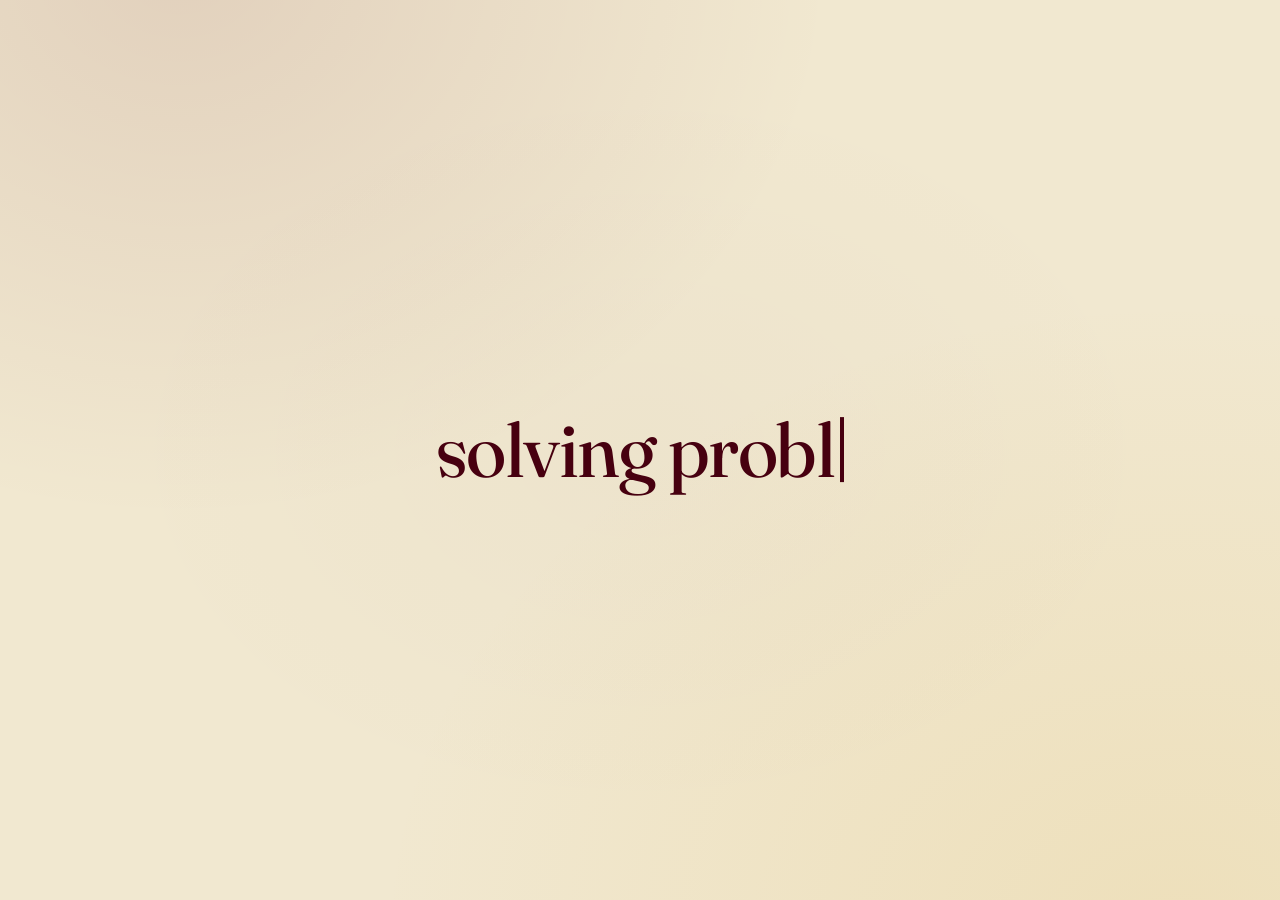
==== index.html @ 45a4f016 "Initial Gopher Labs landing page Static HTML/CSS/JS for gopherlabs.co. Typewriter intro into the "Go" ====
<!DOCTYPE html>
<html lang="en">
<head>
  <meta charset="UTF-8" />
  <meta name="viewport" content="width=device-width, initial-scale=1, viewport-fit=cover" />
  <title>Gopher Labs</title>
  <meta name="description" content="Gopher Labs LLC — solving problems with technology." />
  <meta name="theme-color" content="#F1E8D0" />

  <link rel="icon" type="image/png" href="GopherLabs.png" />
  <link rel="apple-touch-icon" href="GopherLabs.png" />

  <link rel="preconnect" href="https://fonts.googleapis.com" />
  <link rel="preconnect" href="https://fonts.gstatic.com" crossorigin />
  <link
    href="https://fonts.googleapis.com/css2?family=Fraunces:ital,opsz,wght@0,9..144,400..600;1,9..144,400..600&family=Schibsted+Grotesk:wght@400;500;600&display=swap"
    rel="stylesheet"
  />
  <link rel="stylesheet" href="style.css" />
</head>
<body>
  <h2 class="headline" id="headline" aria-label="solving problems with technology">
    <span class="headline__text" id="typingText" aria-hidden="true"></span><span class="headline__cursor" id="cursor" aria-hidden="true"></span>
  </h2>

  <section class="hero">
    <h1 class="brand" id="brand">
      <span class="brand__word">Gopher</span>
      <span class="brand__word brand__word--italic">Labs</span>
    </h1>
  </section>

  <main class="content" id="content">
    <section class="cards" id="cards" aria-label="Projects">

      <a class="card card--featured" href="https://getappstinence.com" target="_blank" rel="noopener">
        <header class="card__meta">
          <span class="card__index">I</span>
          <span class="card__status"><span class="card__dot" aria-hidden="true"></span>Live</span>
        </header>
        <div class="card__body">
          <h3 class="card__title">Appstinence</h3>
          <p class="card__desc">An iOS app that pauses you before you scroll. Editorial interventions that turn screen time into a conscious choice &mdash; not a reflex.</p>
        </div>
        <footer class="card__foot">
          <span class="card__platform">iOS &middot; 2026</span>
          <span class="card__cta">Visit getappstinence.com &nbsp;&rarr;</span>
        </footer>
      </a>

      <article class="card card--placeholder">
        <header class="card__meta">
          <span class="card__index">II</span>
          <span class="card__status card__status--muted">Underway</span>
        </header>
        <div class="card__body">
          <h3 class="card__title card__title--muted">Untitled</h3>
          <p class="card__desc card__desc--muted">A quieter project, still in early shape.</p>
        </div>
        <footer class="card__foot card__foot--muted">
          <span class="card__platform">&mdash;</span>
          <span class="card__cta">Soon</span>
        </footer>
      </article>

      <article class="card card--placeholder">
        <header class="card__meta">
          <span class="card__index">III</span>
          <span class="card__status card__status--muted">Underway</span>
        </header>
        <div class="card__body">
          <h3 class="card__title card__title--muted">Untitled</h3>
          <p class="card__desc card__desc--muted">Drafts on the wall. We'll share when it's ready.</p>
        </div>
        <footer class="card__foot card__foot--muted">
          <span class="card__platform">&mdash;</span>
          <span class="card__cta">Soon</span>
        </footer>
      </article>

    </section>
  </main>

  <footer class="footer" id="footer">
    <div class="footer__inner">
      <span class="footer__legal">Gopher Labs LLC &middot; Est. 2026 &middot; Minnesota, USA</span>
      <a class="footer__email" href="mailto:hello@gopherlabs.co">hello@gopherlabs.co</a>
    </div>
  </footer>

  <script>
    (function () {
      const text = "solving problems with technology.";
      const target = document.getElementById('typingText');
      const cursor = document.getElementById('cursor');
      const headline = document.getElementById('headline');
      const brand = document.getElementById('brand');
      const cards = document.getElementById('cards');
      const footer = document.getElementById('footer');

      const reduce = window.matchMedia('(prefers-reduced-motion: reduce)').matches;

      if (reduce) {
        target.textContent = text;
        cursor.style.display = 'none';
        headline.classList.add('headline--placed');
        brand.classList.add('brand--visible');
        cards.classList.add('cards--visible');
        footer.classList.add('footer--visible');
        return;
      }

      let i = 0;

      function typeChar() {
        if (i < text.length) {
          const ch = text.charAt(i);
          target.textContent += ch;
          i++;
          let delay = 48 + Math.random() * 26;
          if (ch === ' ') delay += 10;
          if (ch === ',') delay += 130;
          if (ch === '.') delay += 170;
          setTimeout(typeChar, delay);
        } else {
          setTimeout(transitionToBrand, 480);
        }
      }

      function transitionToBrand() {
        cursor.classList.add('headline__cursor--hide');
        headline.classList.add('headline--placed');
        brand.classList.add('brand--visible');
        setTimeout(() => {
          cards.classList.add('cards--visible');
          footer.classList.add('footer--visible');
        }, 720);
      }

      window.addEventListener('load', () => {
        setTimeout(typeChar, 420);
      });
    })();
  </script>
</body>
</html>
---- style.css ----
:root {
  /* Heritage palette: UMN maroon + gold on warm parchment */
  --bg: #F1E8D0;
  --bg-deep: #E6DBBE;
  --bg-deeper: #DCD0AD;

  --ink: #2E000A;             /* near-black maroon for body text */
  --ink-strong: #470010;
  --maroon: #5A0011;          /* deepened from UMN — distinctly our own */
  --maroon-soft: #7A1825;

  --gold: #D6A52A;            /* refined gold, brighter than before */
  --gold-bright: #F2C13B;
  --gold-deep: #B0851A;

  --ink-muted: #6B5A3D;       /* warm muted brown — deepened for readability */
  --line: rgba(46, 0, 10, 0.14);
  --line-strong: rgba(46, 0, 10, 0.24);

  /* Inverted (Appstinence card): deeper maroon panel with parchment + gold */
  --card-dark-bg: #470012;
  --card-dark-fg: #F1E8D0;
  --card-dark-fg-muted: rgba(241, 232, 208, 0.58);
  --card-dark-line: rgba(241, 232, 208, 0.18);
  --card-dark-accent: #F4C84A;

  --display: 'Fraunces', 'Bodoni Moda', 'Times New Roman', Georgia, serif;
  --sans: 'Schibsted Grotesk', system-ui, -apple-system, 'Helvetica Neue', sans-serif;

  --ease: cubic-bezier(0.22, 1, 0.36, 1);
}

* { box-sizing: border-box; margin: 0; padding: 0; }

html, body { height: 100%; }

body {
  background: var(--bg);
  color: var(--ink);
  font-family: var(--sans);
  -webkit-font-smoothing: antialiased;
  -moz-osx-font-smoothing: grayscale;
  text-rendering: optimizeLegibility;
  background-image:
    radial-gradient(at 14% -4%,  rgba( 90,   0, 17, 0.10) 0%, transparent 42%),
    radial-gradient(at 92% 104%, rgba(214, 165, 42, 0.13) 0%, transparent 48%),
    radial-gradient(at 50%  50%, rgba( 46,   0, 10, 0.02) 0%, transparent 60%);
  display: flex;
  flex-direction: column;
  min-height: 100vh;
  overflow-x: hidden;
}

::selection { background: var(--maroon); color: var(--bg); }

/* ============================================================
   Typed headline → italic kicker
   ============================================================ */
.headline {
  position: fixed;
  left: 50%;
  top: 50%;
  transform: translate(-50%, -50%);
  font-family: var(--display);
  font-weight: 450;
  font-style: normal;
  font-optical-sizing: auto;
  font-size: clamp(2rem, 6.6vw, 4.75rem);
  line-height: 1.05;
  letter-spacing: -0.02em;
  color: var(--ink-strong);
  text-align: center;
  width: min(96vw, 1180px);
  padding: 0 24px;
  z-index: 20;
  pointer-events: none;
  transition:
    top 950ms var(--ease),
    transform 950ms var(--ease),
    font-size 950ms var(--ease),
    letter-spacing 950ms var(--ease),
    color 950ms ease;
}

.headline--placed {
  top: clamp(236px, 34vh, 348px);
  transform: translate(-50%, 0);
  font-size: clamp(1rem, 1.5vw, 1.2rem);
  font-style: italic;
  font-weight: 500;
  letter-spacing: 0;
  color: var(--maroon);
}

.headline__text { display: inline; }

.headline__cursor {
  display: inline-block;
  width: 0.05em;
  height: 0.85em;
  background: var(--ink-strong);
  margin-left: 0.08em;
  vertical-align: -0.06em;
  animation: blink 1s steps(1, end) infinite;
}

.headline__cursor--hide {
  opacity: 0;
  animation: none;
  transition: opacity 220ms ease;
}

@keyframes blink { 50% { opacity: 0; } }

/* ============================================================
   Hero — "Gopher Labs"
   ============================================================ */
.hero {
  width: 100%;
  text-align: center;
  padding: clamp(80px, 17vh, 200px) clamp(20px, 4vw, 56px) clamp(80px, 13vh, 140px);
  flex-shrink: 0;
}

.brand {
  font-family: var(--display);
  font-weight: 460;
  font-optical-sizing: auto;
  font-size: clamp(3.25rem, 10.5vw, 7.25rem);
  line-height: 0.95;
  letter-spacing: -0.038em;
  color: var(--ink-strong);
  margin: 0;
  opacity: 0;
  transform: translateY(24px);
  transition:
    opacity 1100ms ease-out,
    transform 1100ms var(--ease);
}

.brand--visible {
  opacity: 1;
  transform: translateY(0);
}

.brand__word {
  display: inline-block;
}

.brand__word--italic {
  font-style: italic;
  margin-left: 0.08em;
  /* Gold flourish under the italic word would be too much — color shift is enough */
  color: var(--maroon);
}

/* ============================================================
   Cards
   ============================================================ */
.content {
  flex: 1;
  display: flex;
  align-items: flex-start;
  justify-content: center;
  padding: 0 clamp(20px, 4vw, 56px) clamp(60px, 8vh, 100px);
  width: 100%;
  max-width: 1320px;
  margin: 0 auto;
}

.cards {
  display: grid;
  grid-template-columns: repeat(3, 1fr);
  gap: 18px;
  width: 100%;
  opacity: 0;
  transform: translateY(14px);
  transition: opacity 800ms ease-out, transform 800ms ease-out;
}

.cards--visible {
  opacity: 1;
  transform: translateY(0);
}

@media (max-width: 880px) {
  .cards { grid-template-columns: 1fr; gap: 14px; }
}

.card {
  position: relative;
  display: flex;
  flex-direction: column;
  padding: 28px 28px 22px;
  min-height: 320px;
  border: 1px solid var(--line);
  background: transparent;
  opacity: 0;
  transform: translateY(20px);
  transition:
    transform 500ms var(--ease),
    border-color 300ms ease,
    background-color 300ms ease,
    box-shadow 400ms ease;
}

a.card {
  text-decoration: none;
  cursor: pointer;
}

a.card--featured,
a.card--featured:link,
a.card--featured:visited {
  color: var(--card-dark-fg);
}

a.card:focus-visible {
  outline: 2px solid var(--card-dark-accent);
  outline-offset: 4px;
}

.cards--visible .card {
  animation: cardIn 850ms var(--ease) forwards;
}

.cards--visible .card:nth-child(1) { animation-delay: 100ms; }
.cards--visible .card:nth-child(2) { animation-delay: 280ms; }
.cards--visible .card:nth-child(3) { animation-delay: 460ms; }

@keyframes cardIn {
  to { opacity: 1; transform: translateY(0); }
}

.card--featured {
  background: var(--card-dark-bg);
  color: var(--card-dark-fg);
  border-color: var(--card-dark-bg);
  box-shadow: 0 1px 0 0 rgba(46, 0, 10, 0.06), 0 12px 32px -16px rgba(46, 0, 10, 0.28);
}

.card--featured:hover {
  transform: translateY(-3px);
  box-shadow: 0 1px 0 0 rgba(46, 0, 10, 0.08), 0 18px 40px -18px rgba(46, 0, 10, 0.36);
}

.card--placeholder {
  background: var(--bg-deep);
  border-color: var(--line);
}

.card--placeholder:hover { border-color: var(--line-strong); }

/* meta row */
.card__meta {
  display: flex;
  justify-content: space-between;
  align-items: center;
  font-family: var(--sans);
  font-weight: 600;
  font-size: 10.5px;
  letter-spacing: 0.18em;
  text-transform: uppercase;
}

.card--featured .card__meta { color: var(--card-dark-fg-muted); }
.card--placeholder .card__meta { color: var(--ink-muted); }

.card__index {
  font-variant-numeric: tabular-nums;
  letter-spacing: 0.22em;
}

.card__status {
  display: inline-flex;
  align-items: center;
  gap: 7px;
}

.card__dot {
  width: 6px;
  height: 6px;
  border-radius: 50%;
  background: var(--card-dark-accent);
  box-shadow: 0 0 0 0 rgba(244, 200, 74, 0.6);
  animation: pulse 2.4s ease-in-out infinite;
}

@keyframes pulse {
  0%, 100% { box-shadow: 0 0 0 0 rgba(244, 200, 74, 0.55); }
  50%      { box-shadow: 0 0 0 5px rgba(244, 200, 74, 0); }
}

.card__status--muted { color: var(--ink-muted); }

/* body */
.card__body {
  margin-top: auto;
  padding-top: 56px;
}

.card__title {
  font-family: var(--display);
  font-weight: 520;
  font-size: clamp(1.85rem, 2.6vw, 2.4rem);
  line-height: 1;
  letter-spacing: -0.022em;
  margin-bottom: 16px;
}

.card__title--muted {
  color: var(--ink-muted);
  font-style: italic;
  font-weight: 480;
}

.card__desc {
  font-family: var(--sans);
  font-size: 1rem;
  line-height: 1.5;
  font-weight: 400;
  margin-bottom: 24px;
  max-width: 32ch;
  color: var(--ink-strong);
}

.card--featured .card__desc { color: var(--card-dark-fg); opacity: 0.92; }

.card__desc--muted {
  color: var(--ink-muted);
  font-style: italic;
}

/* foot */
.card__foot {
  display: flex;
  justify-content: space-between;
  align-items: center;
  font-family: var(--sans);
  font-weight: 600;
  font-size: 10.5px;
  letter-spacing: 0.18em;
  text-transform: uppercase;
  padding-top: 18px;
  border-top: 1px solid var(--card-dark-line);
}

.card--placeholder .card__foot {
  border-top-color: var(--line);
  color: var(--ink-muted);
}

.card__foot--muted { color: var(--ink-muted); }

.card--featured .card__platform { color: var(--card-dark-fg-muted); }
.card--featured .card__cta { color: var(--card-dark-accent); }

/* ============================================================
   Footer
   ============================================================ */
.footer {
  padding: 24px clamp(20px, 4vw, 56px) 28px;
  font-family: var(--sans);
  font-weight: 500;
  font-size: 10.5px;
  letter-spacing: 0.18em;
  text-transform: uppercase;
  color: var(--ink-muted);
  opacity: 0;
  transition: opacity 800ms ease-out 600ms;
}

.footer--visible { opacity: 1; }

.footer__inner {
  max-width: 1320px;
  margin: 0 auto;
  display: flex;
  justify-content: space-between;
  align-items: center;
  gap: 24px;
  flex-wrap: wrap;
}

.footer__email {
  color: var(--ink-strong);
  text-decoration: none;
  border-bottom: 1px solid transparent;
  transition: color 200ms ease, border-color 200ms ease;
}

.footer__email:hover {
  color: var(--maroon);
  border-bottom-color: var(--maroon);
}

@media (prefers-reduced-motion: reduce) {
  *, *::before, *::after {
    animation-duration: 0.001ms !important;
    transition-duration: 0.001ms !important;
  }
}
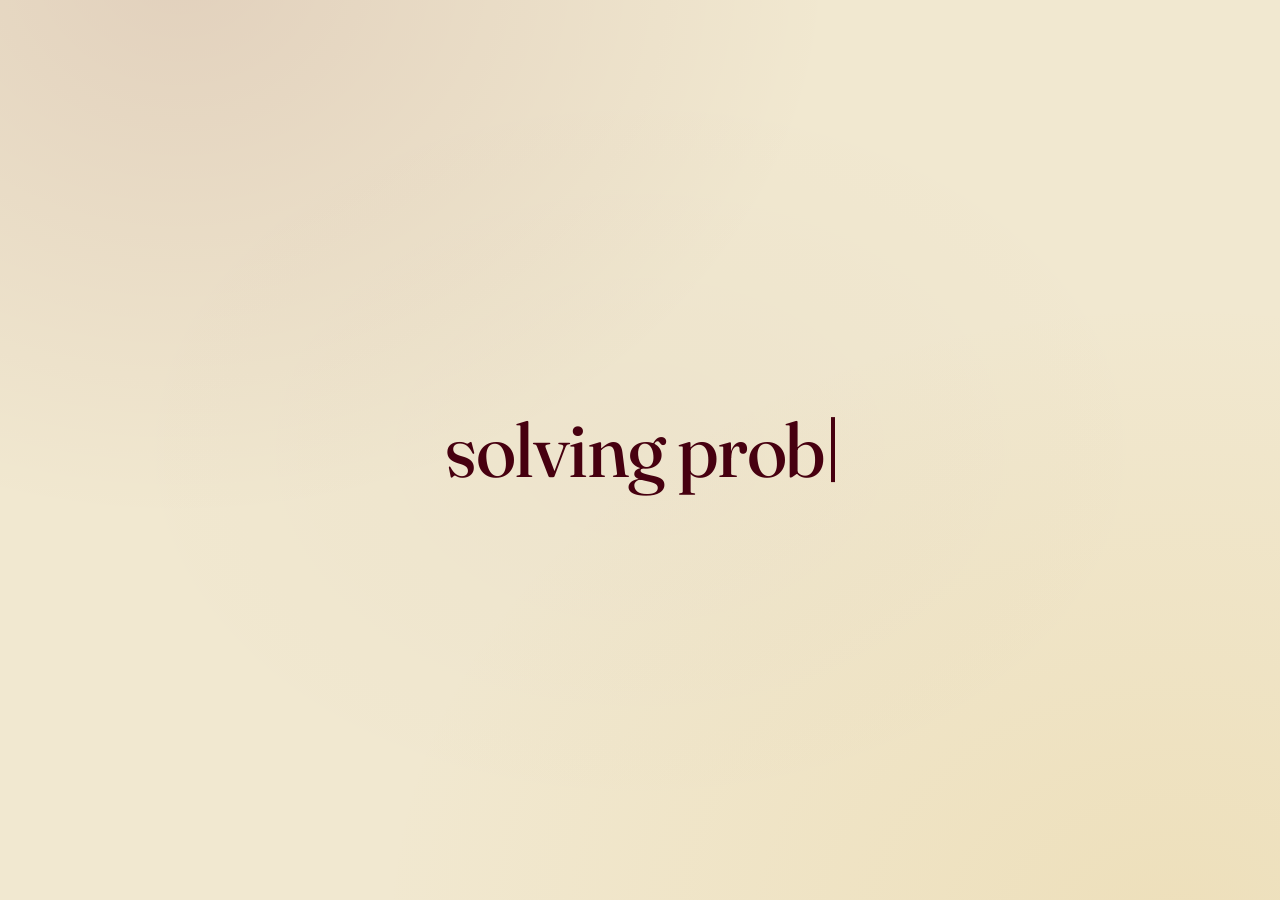
==== commit 14c64c55: "Replace fixed-position kicker with normal-flow kicker Typing element no longer morphs into a viewpor" ====
--- a/index.html
+++ b/index.html
@@ -28,6 +28,7 @@
       <span class="brand__word">Gopher</span>
       <span class="brand__word brand__word--italic">Labs</span>
     </h1>
+    <p class="hero__kicker" id="kicker" aria-hidden="true">solving problems with technology.</p>
   </section>
 
   <main class="content" id="content">
@@ -95,6 +96,7 @@
       const cursor = document.getElementById('cursor');
       const headline = document.getElementById('headline');
       const brand = document.getElementById('brand');
+      const kicker = document.getElementById('kicker');
       const cards = document.getElementById('cards');
       const footer = document.getElementById('footer');
 
@@ -103,8 +105,9 @@
       if (reduce) {
         target.textContent = text;
         cursor.style.display = 'none';
-        headline.classList.add('headline--placed');
+        headline.classList.add('headline--hidden');
         brand.classList.add('brand--visible');
+        kicker.classList.add('hero__kicker--visible');
         cards.classList.add('cards--visible');
         footer.classList.add('footer--visible');
         return;
@@ -129,8 +132,9 @@
 
       function transitionToBrand() {
         cursor.classList.add('headline__cursor--hide');
-        headline.classList.add('headline--placed');
+        headline.classList.add('headline--hidden');
         brand.classList.add('brand--visible');
+        kicker.classList.add('hero__kicker--visible');
         setTimeout(() => {
           cards.classList.add('cards--visible');
           footer.classList.add('footer--visible');
--- a/style.css
+++ b/style.css
@@ -47,8 +47,11 @@
     radial-gradient(at 50%  50%, rgba( 46,   0, 10, 0.02) 0%, transparent 60%);
   display: flex;
   flex-direction: column;
-  min-height: 100vh;
+  min-height: 100vh;          /* fallback for older mobile browsers */
+  min-height: 100dvh;         /* dynamic viewport — handles Safari's collapsing toolbar */
   overflow-x: hidden;
+  padding-left: env(safe-area-inset-left);
+  padding-right: env(safe-area-inset-right);
 }
 
 ::selection { background: var(--maroon); color: var(--bg); }
@@ -74,22 +77,11 @@
   padding: 0 24px;
   z-index: 20;
   pointer-events: none;
-  transition:
-    top 950ms var(--ease),
-    transform 950ms var(--ease),
-    font-size 950ms var(--ease),
-    letter-spacing 950ms var(--ease),
-    color 950ms ease;
-}
-
-.headline--placed {
-  top: clamp(236px, 34vh, 348px);
-  transform: translate(-50%, 0);
-  font-size: clamp(1rem, 1.5vw, 1.2rem);
-  font-style: italic;
-  font-weight: 500;
-  letter-spacing: 0;
-  color: var(--maroon);
+  transition: opacity 700ms ease;
+}
+
+.headline--hidden {
+  opacity: 0;
 }
 
 .headline__text { display: inline; }
@@ -152,6 +144,25 @@
   margin-left: 0.08em;
   /* Gold flourish under the italic word would be too much — color shift is enough */
   color: var(--maroon);
+}
+
+/* Kicker — italic subtitle that lives in normal flow under the brand.
+   Fades in at the same beat that the centered typing element fades out. */
+.hero__kicker {
+  font-family: var(--display);
+  font-style: italic;
+  font-weight: 500;
+  font-optical-sizing: auto;
+  font-size: clamp(1rem, 1.5vw, 1.2rem);
+  letter-spacing: 0;
+  color: var(--maroon);
+  margin: clamp(16px, 2vh, 24px) 0 0;
+  opacity: 0;
+  transition: opacity 900ms ease 200ms;
+}
+
+.hero__kicker--visible {
+  opacity: 1;
 }
 
 /* ============================================================
@@ -400,3 +411,105 @@
     transition-duration: 0.001ms !important;
   }
 }
+
+/* ============================================================
+   Mobile (≤ 600px): tighter spacing, smaller display sizes,
+   stacked footer, less aggressive letter-spacing.
+   ============================================================ */
+@media (max-width: 600px) {
+  .headline {
+    font-size: clamp(1.5rem, 7vw, 2.4rem);
+    width: 94vw;
+    padding: 0 16px;
+    line-height: 1.15;
+  }
+
+  .hero__kicker {
+    font-size: clamp(0.9rem, 3.4vw, 1rem);
+    margin-top: 14px;
+    padding: 0 24px;
+  }
+
+  .hero {
+    padding: clamp(72px, 14dvh, 130px) 20px clamp(56px, 10dvh, 100px);
+  }
+
+  .brand {
+    font-size: clamp(2.5rem, 14vw, 4.25rem);
+    line-height: 1;
+    letter-spacing: -0.028em;
+  }
+
+  .brand__word--italic {
+    margin-left: 0.06em;
+  }
+
+  .content {
+    padding: 0 16px clamp(48px, 8dvh, 80px);
+  }
+
+  .cards { gap: 12px; }
+
+  .card {
+    padding: 22px 22px 18px;
+    min-height: 260px;
+  }
+
+  .card__body { padding-top: 36px; }
+
+  .card__title {
+    font-size: 1.65rem;
+    margin-bottom: 12px;
+  }
+
+  .card__desc {
+    font-size: 0.95rem;
+    line-height: 1.45;
+    margin-bottom: 18px;
+    max-width: none;
+  }
+
+  .card__meta,
+  .card__foot {
+    font-size: 10px;
+    letter-spacing: 0.16em;
+  }
+
+  .footer {
+    padding: 20px 16px max(20px, env(safe-area-inset-bottom));
+    font-size: 9.5px;
+    letter-spacing: 0.14em;
+  }
+
+  .footer__inner {
+    flex-direction: column;
+    align-items: flex-start;
+    gap: 8px;
+  }
+}
+
+/* iPhone SE / very narrow (≤ 360px): give the brand more breathing room */
+@media (max-width: 360px) {
+  .brand {
+    font-size: 2.25rem;
+    letter-spacing: -0.025em;
+  }
+
+  .headline {
+    font-size: 1.35rem;
+  }
+
+  .hero__kicker {
+    font-size: 0.95rem;
+  }
+}
+
+/* Disable hover-based lift on touch devices — feels janky */
+@media (hover: none) {
+  .card--featured:hover {
+    transform: none;
+    box-shadow: 0 1px 0 0 rgba(46, 0, 10, 0.06), 0 12px 32px -16px rgba(46, 0, 10, 0.28);
+  }
+  .card--placeholder:hover { border-color: var(--line); }
+}
+
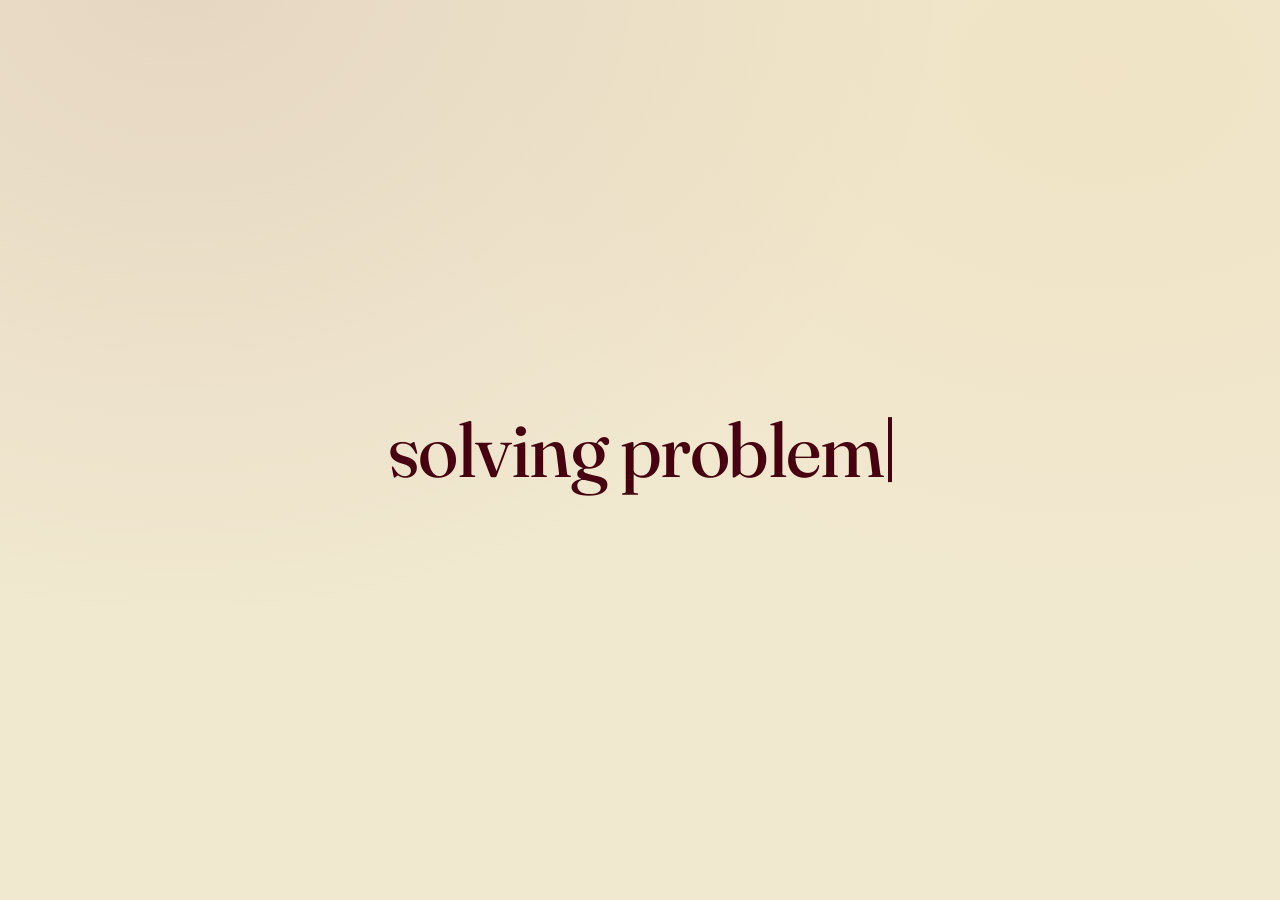
==== commit 6d773415: "Restore fluid morph + flatten footer background - Replace cross-fade with the original single-elemen" ====
--- a/index.html
+++ b/index.html
@@ -28,7 +28,6 @@
       <span class="brand__word">Gopher</span>
       <span class="brand__word brand__word--italic">Labs</span>
     </h1>
-    <p class="hero__kicker" id="kicker" aria-hidden="true">solving problems with technology.</p>
   </section>
 
   <main class="content" id="content">
@@ -96,7 +95,6 @@
       const cursor = document.getElementById('cursor');
       const headline = document.getElementById('headline');
       const brand = document.getElementById('brand');
-      const kicker = document.getElementById('kicker');
       const cards = document.getElementById('cards');
       const footer = document.getElementById('footer');
 
@@ -105,9 +103,8 @@
       if (reduce) {
         target.textContent = text;
         cursor.style.display = 'none';
-        headline.classList.add('headline--hidden');
+        headline.classList.add('headline--placed');
         brand.classList.add('brand--visible');
-        kicker.classList.add('hero__kicker--visible');
         cards.classList.add('cards--visible');
         footer.classList.add('footer--visible');
         return;
@@ -132,9 +129,8 @@
 
       function transitionToBrand() {
         cursor.classList.add('headline__cursor--hide');
-        headline.classList.add('headline--hidden');
+        headline.classList.add('headline--placed');
         brand.classList.add('brand--visible');
-        kicker.classList.add('hero__kicker--visible');
         setTimeout(() => {
           cards.classList.add('cards--visible');
           footer.classList.add('footer--visible');
--- a/style.css
+++ b/style.css
@@ -41,10 +41,13 @@
   -webkit-font-smoothing: antialiased;
   -moz-osx-font-smoothing: grayscale;
   text-rendering: optimizeLegibility;
+  /* Single subtle wash of warmth in the upper area only.
+     No bottom-positioned gradient (it bled into the footer and made
+     it look like a tinted band). The footer now sits on flat parchment. */
   background-image:
-    radial-gradient(at 14% -4%,  rgba( 90,   0, 17, 0.10) 0%, transparent 42%),
-    radial-gradient(at 92% 104%, rgba(214, 165, 42, 0.13) 0%, transparent 48%),
-    radial-gradient(at 50%  50%, rgba( 46,   0, 10, 0.02) 0%, transparent 60%);
+    radial-gradient(at 14% -4%, rgba(90, 0, 17, 0.08) 0%, transparent 50%),
+    radial-gradient(at 86% 8%, rgba(214, 165, 42, 0.07) 0%, transparent 45%);
+  background-attachment: fixed;
   display: flex;
   flex-direction: column;
   min-height: 100vh;          /* fallback for older mobile browsers */
@@ -60,9 +63,13 @@
    Typed headline → italic kicker
    ============================================================ */
 .headline {
-  position: fixed;
+  /* Absolute (not fixed): morphs at viewport center on first paint
+     because scroll = 0, then once placed, scrolls naturally with the
+     document like normal flow. Fixes the glued-to-viewport bug while
+     preserving a single-element morph for fluidity. */
+  position: absolute;
   left: 50%;
-  top: 50%;
+  top: 50vh;
   transform: translate(-50%, -50%);
   font-family: var(--display);
   font-weight: 450;
@@ -77,11 +84,22 @@
   padding: 0 24px;
   z-index: 20;
   pointer-events: none;
-  transition: opacity 700ms ease;
-}
-
-.headline--hidden {
-  opacity: 0;
+  transition:
+    top 950ms var(--ease),
+    transform 950ms var(--ease),
+    font-size 950ms var(--ease),
+    letter-spacing 950ms var(--ease),
+    color 950ms ease;
+}
+
+.headline--placed {
+  top: clamp(236px, 34vh, 348px);
+  transform: translate(-50%, 0);
+  font-size: clamp(1rem, 1.5vw, 1.2rem);
+  font-style: italic;
+  font-weight: 500;
+  letter-spacing: 0;
+  color: var(--maroon);
 }
 
 .headline__text { display: inline; }
@@ -144,25 +162,6 @@
   margin-left: 0.08em;
   /* Gold flourish under the italic word would be too much — color shift is enough */
   color: var(--maroon);
-}
-
-/* Kicker — italic subtitle that lives in normal flow under the brand.
-   Fades in at the same beat that the centered typing element fades out. */
-.hero__kicker {
-  font-family: var(--display);
-  font-style: italic;
-  font-weight: 500;
-  font-optical-sizing: auto;
-  font-size: clamp(1rem, 1.5vw, 1.2rem);
-  letter-spacing: 0;
-  color: var(--maroon);
-  margin: clamp(16px, 2vh, 24px) 0 0;
-  opacity: 0;
-  transition: opacity 900ms ease 200ms;
-}
-
-.hero__kicker--visible {
-  opacity: 1;
 }
 
 /* ============================================================
@@ -424,10 +423,9 @@
     line-height: 1.15;
   }
 
-  .hero__kicker {
+  .headline--placed {
+    top: clamp(180px, 28dvh, 250px);
     font-size: clamp(0.9rem, 3.4vw, 1rem);
-    margin-top: 14px;
-    padding: 0 24px;
   }
 
   .hero {
@@ -499,7 +497,8 @@
     font-size: 1.35rem;
   }
 
-  .hero__kicker {
+  .headline--placed {
+    top: clamp(160px, 24dvh, 220px);
     font-size: 0.95rem;
   }
 }
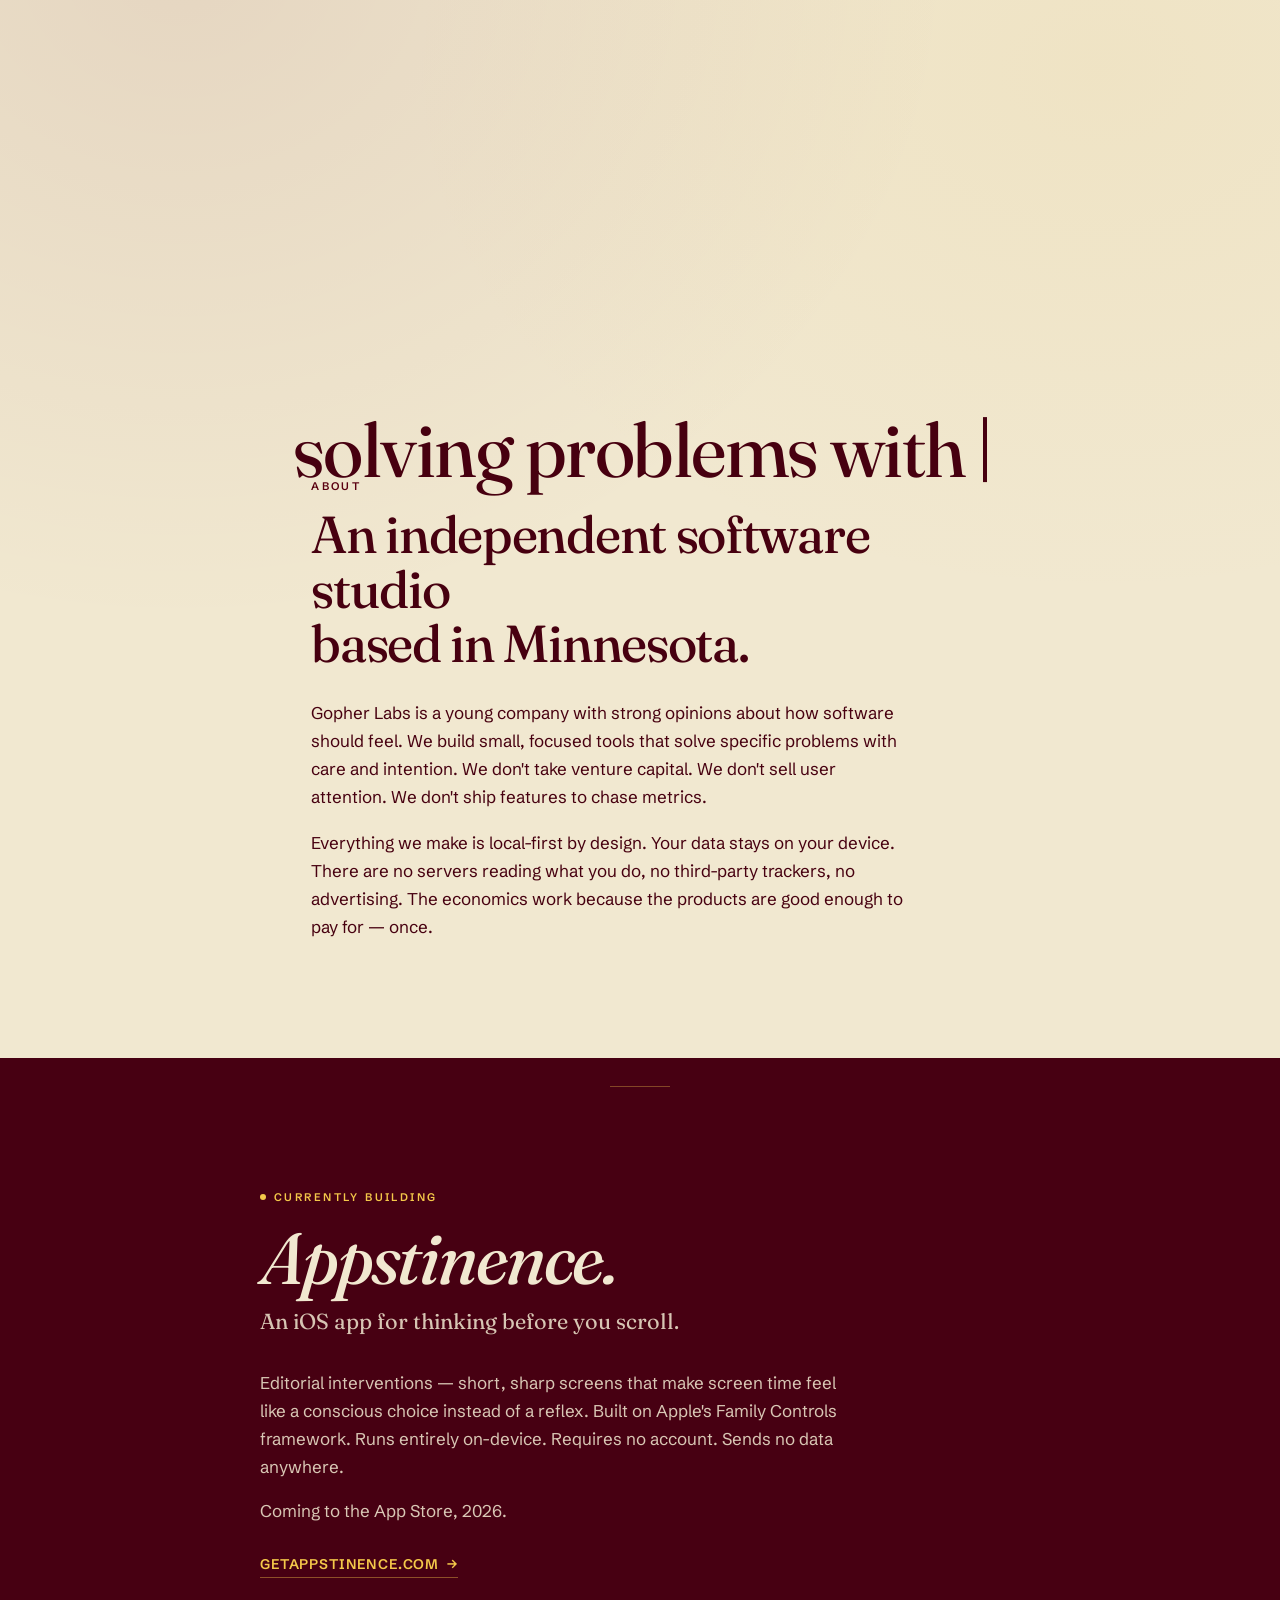
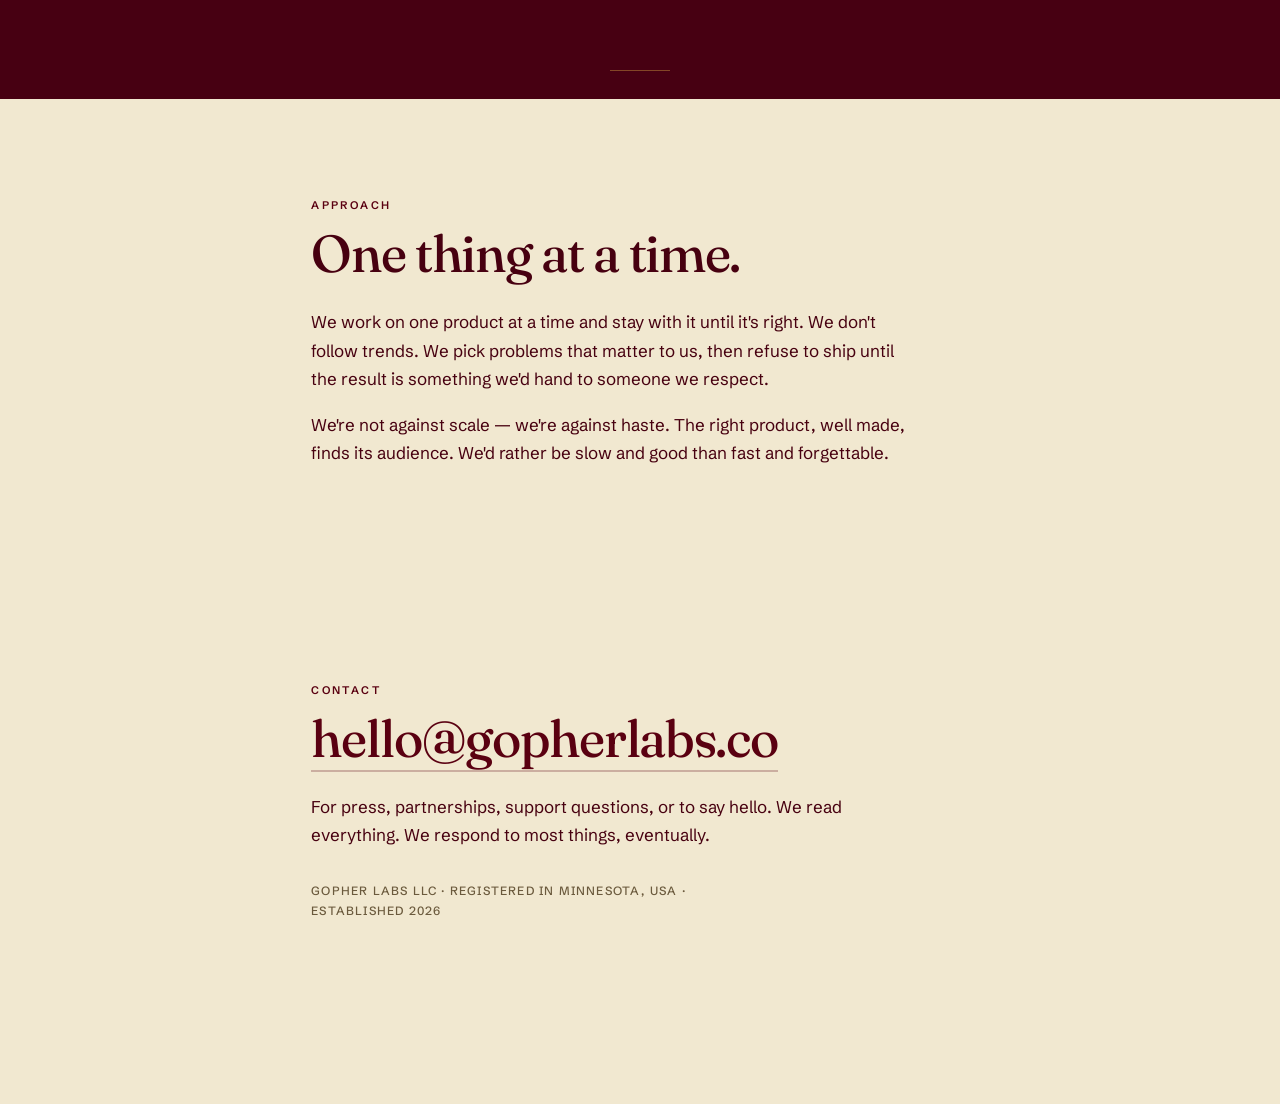
==== commit 51d42cb5: "Expand site with About, Currently Building, Approach, Contact Apple withdrew the org migration enrol" ====
--- a/index.html
+++ b/index.html
@@ -3,8 +3,8 @@
 <head>
   <meta charset="UTF-8" />
   <meta name="viewport" content="width=device-width, initial-scale=1, viewport-fit=cover" />
-  <title>Gopher Labs</title>
-  <meta name="description" content="Gopher Labs LLC — solving problems with technology." />
+  <title>Gopher Labs &mdash; An independent software studio in Minnesota</title>
+  <meta name="description" content="Gopher Labs LLC is an independent software studio in Minnesota. We build small, focused tools that solve specific problems with care. Currently building Appstinence." />
   <meta name="theme-color" content="#F1E8D0" />
 
   <link rel="icon" type="image/png" href="GopherLabs.png" />
@@ -30,60 +30,69 @@
     </h1>
   </section>
 
-  <main class="content" id="content">
-    <section class="cards" id="cards" aria-label="Projects">
+  <main>
 
-      <a class="card card--featured" href="https://getappstinence.com" target="_blank" rel="noopener">
-        <header class="card__meta">
-          <span class="card__index">I</span>
-          <span class="card__status"><span class="card__dot" aria-hidden="true"></span>Live</span>
-        </header>
-        <div class="card__body">
-          <h3 class="card__title">Appstinence</h3>
-          <p class="card__desc">An iOS app that pauses you before you scroll. Editorial interventions that turn screen time into a conscious choice &mdash; not a reflex.</p>
-        </div>
-        <footer class="card__foot">
-          <span class="card__platform">iOS &middot; 2026</span>
-          <span class="card__cta">Visit getappstinence.com &nbsp;&rarr;</span>
-        </footer>
-      </a>
+    <!-- ABOUT -->
+    <section class="prose" aria-labelledby="about-heading">
+      <p class="prose__eyebrow">About</p>
+      <h2 class="prose__heading" id="about-heading">An independent software studio<br/>based in Minnesota.</h2>
+      <p class="prose__body">
+        Gopher Labs is a young company with strong opinions about how software should feel. We build small, focused tools that solve specific problems with care and intention. We don't take venture capital. We don't sell user attention. We don't ship features to chase metrics.
+      </p>
+      <p class="prose__body">
+        Everything we make is local-first by design. Your data stays on your device. There are no servers reading what you do, no third-party trackers, no advertising. The economics work because the products are good enough to pay for &mdash; once.
+      </p>
+    </section>
 
-      <article class="card card--placeholder">
-        <header class="card__meta">
-          <span class="card__index">II</span>
-          <span class="card__status card__status--muted">Underway</span>
-        </header>
-        <div class="card__body">
-          <h3 class="card__title card__title--muted">Untitled</h3>
-          <p class="card__desc card__desc--muted">A quieter project, still in early shape.</p>
-        </div>
-        <footer class="card__foot card__foot--muted">
-          <span class="card__platform">&mdash;</span>
-          <span class="card__cta">Soon</span>
-        </footer>
-      </article>
+    <!-- CURRENTLY BUILDING — Appstinence -->
+    <section class="feature" aria-labelledby="appstinence-heading">
+      <div class="feature__inner">
+        <p class="feature__eyebrow"><span class="feature__dot" aria-hidden="true"></span>Currently building</p>
+        <h2 class="feature__heading" id="appstinence-heading">Appstinence.</h2>
+        <p class="feature__tagline">An iOS app for thinking before you scroll.</p>
+        <p class="feature__body">
+          Editorial interventions &mdash; short, sharp screens that make screen time feel like a conscious choice instead of a reflex. Built on Apple's Family Controls framework. Runs entirely on-device. Requires no account. Sends no data anywhere.
+        </p>
+        <p class="feature__body">
+          Coming to the App Store, 2026.
+        </p>
+        <p class="feature__cta">
+          <a class="feature__link" href="https://getappstinence.com" target="_blank" rel="noopener">getappstinence.com &nbsp;&rarr;</a>
+        </p>
+      </div>
+    </section>
 
-      <article class="card card--placeholder">
-        <header class="card__meta">
-          <span class="card__index">III</span>
-          <span class="card__status card__status--muted">Underway</span>
-        </header>
-        <div class="card__body">
-          <h3 class="card__title card__title--muted">Untitled</h3>
-          <p class="card__desc card__desc--muted">Drafts on the wall. We'll share when it's ready.</p>
-        </div>
-        <footer class="card__foot card__foot--muted">
-          <span class="card__platform">&mdash;</span>
-          <span class="card__cta">Soon</span>
-        </footer>
-      </article>
+    <!-- APPROACH -->
+    <section class="prose" aria-labelledby="approach-heading">
+      <p class="prose__eyebrow">Approach</p>
+      <h2 class="prose__heading" id="approach-heading">One thing at a time.</h2>
+      <p class="prose__body">
+        We work on one product at a time and stay with it until it's right. We don't follow trends. We pick problems that matter to us, then refuse to ship until the result is something we'd hand to someone we respect.
+      </p>
+      <p class="prose__body">
+        We're not against scale &mdash; we're against haste. The right product, well made, finds its audience. We'd rather be slow and good than fast and forgettable.
+      </p>
+    </section>
 
+    <!-- CONTACT -->
+    <section class="prose prose--contact" aria-labelledby="contact-heading">
+      <p class="prose__eyebrow">Contact</p>
+      <h2 class="prose__heading" id="contact-heading">
+        <a href="mailto:hello@gopherlabs.co">hello@gopherlabs.co</a>
+      </h2>
+      <p class="prose__body">
+        For press, partnerships, support questions, or to say hello. We read everything. We respond to most things, eventually.
+      </p>
+      <p class="prose__body prose__body--small">
+        Gopher Labs LLC &middot; Registered in Minnesota, USA &middot; Established 2026
+      </p>
     </section>
+
   </main>
 
   <footer class="footer" id="footer">
     <div class="footer__inner">
-      <span class="footer__legal">Gopher Labs LLC &middot; Est. 2026 &middot; Minnesota, USA</span>
+      <span class="footer__legal">&copy; 2026 Gopher Labs LLC &middot; Minnesota, USA</span>
       <a class="footer__email" href="mailto:hello@gopherlabs.co">hello@gopherlabs.co</a>
     </div>
   </footer>
@@ -95,8 +104,6 @@
       const cursor = document.getElementById('cursor');
       const headline = document.getElementById('headline');
       const brand = document.getElementById('brand');
-      const cards = document.getElementById('cards');
-      const footer = document.getElementById('footer');
 
       const reduce = window.matchMedia('(prefers-reduced-motion: reduce)').matches;
 
@@ -105,8 +112,6 @@
         cursor.style.display = 'none';
         headline.classList.add('headline--placed');
         brand.classList.add('brand--visible');
-        cards.classList.add('cards--visible');
-        footer.classList.add('footer--visible');
         return;
       }
 
@@ -131,10 +136,6 @@
         cursor.classList.add('headline__cursor--hide');
         headline.classList.add('headline--placed');
         brand.classList.add('brand--visible');
-        setTimeout(() => {
-          cards.classList.add('cards--visible');
-          footer.classList.add('footer--visible');
-        }, 720);
       }
 
       window.addEventListener('load', () => {
--- a/style.css
+++ b/style.css
@@ -165,6 +165,179 @@
 }
 
 /* ============================================================
+   Prose sections (About, Approach, Contact) — editorial copy
+   on the parchment background.
+   ============================================================ */
+.prose {
+  max-width: 760px;
+  margin: 0 auto;
+  padding: clamp(56px, 11vh, 130px) clamp(20px, 4vw, 56px);
+  text-align: left;
+}
+
+.prose__eyebrow {
+  font-family: var(--sans);
+  font-weight: 600;
+  font-size: 11px;
+  letter-spacing: 0.22em;
+  text-transform: uppercase;
+  color: var(--maroon);
+  margin: 0 0 14px;
+}
+
+.prose__heading {
+  font-family: var(--display);
+  font-weight: 460;
+  font-optical-sizing: auto;
+  font-size: clamp(2rem, 4.6vw, 3.25rem);
+  line-height: 1.05;
+  letter-spacing: -0.025em;
+  color: var(--ink-strong);
+  margin: 0 0 28px;
+  max-width: 18ch;
+}
+
+.prose__heading a {
+  color: var(--maroon);
+  text-decoration: none;
+  border-bottom: 2px solid rgba(90, 0, 17, 0.25);
+  transition: border-color 200ms ease;
+  word-break: break-word;
+}
+
+.prose__heading a:hover {
+  border-bottom-color: var(--maroon);
+}
+
+.prose__body {
+  font-family: var(--sans);
+  font-size: 1.0625rem;
+  line-height: 1.65;
+  font-weight: 400;
+  color: var(--ink-strong);
+  margin: 0 0 18px;
+  max-width: 60ch;
+}
+
+.prose__body--small {
+  font-size: 12px;
+  letter-spacing: 0.1em;
+  text-transform: uppercase;
+  color: var(--ink-muted);
+  font-weight: 500;
+  margin-top: 32px;
+}
+
+/* ============================================================
+   Feature section — inverted dark-maroon callout for the
+   currently-shipping product. Edge-to-edge so it feels like
+   a structural "exhibit" inside the page, not just another card.
+   ============================================================ */
+.feature {
+  background: var(--card-dark-bg);
+  color: var(--card-dark-fg);
+  padding: clamp(72px, 14vh, 160px) clamp(20px, 4vw, 56px);
+  position: relative;
+}
+
+.feature::before,
+.feature::after {
+  content: "";
+  position: absolute;
+  left: 50%;
+  transform: translateX(-50%);
+  width: 60px;
+  height: 1px;
+  background: rgba(244, 200, 74, 0.35);
+}
+
+.feature::before { top: 28px; }
+.feature::after  { bottom: 28px; }
+
+.feature__inner {
+  max-width: 760px;
+  margin: 0 auto;
+  text-align: left;
+}
+
+.feature__eyebrow {
+  font-family: var(--sans);
+  font-weight: 600;
+  font-size: 11px;
+  letter-spacing: 0.22em;
+  text-transform: uppercase;
+  color: var(--card-dark-accent);
+  margin: 0 0 18px;
+  display: inline-flex;
+  align-items: center;
+  gap: 8px;
+}
+
+.feature__dot {
+  width: 6px;
+  height: 6px;
+  border-radius: 50%;
+  background: var(--card-dark-accent);
+  box-shadow: 0 0 0 0 rgba(244, 200, 74, 0.6);
+  animation: pulse 2.4s ease-in-out infinite;
+  flex-shrink: 0;
+}
+
+.feature__heading {
+  font-family: var(--display);
+  font-weight: 480;
+  font-style: italic;
+  font-optical-sizing: auto;
+  font-size: clamp(2.75rem, 6.4vw, 4.5rem);
+  line-height: 1;
+  letter-spacing: -0.03em;
+  color: var(--card-dark-fg);
+  margin: 0 0 14px;
+}
+
+.feature__tagline {
+  font-family: var(--display);
+  font-weight: 400;
+  font-size: clamp(1.15rem, 1.7vw, 1.4rem);
+  line-height: 1.3;
+  color: var(--card-dark-fg);
+  opacity: 0.85;
+  margin: 0 0 32px;
+}
+
+.feature__body {
+  font-family: var(--sans);
+  font-size: 1.0625rem;
+  line-height: 1.65;
+  color: var(--card-dark-fg);
+  opacity: 0.86;
+  margin: 0 0 16px;
+  max-width: 60ch;
+}
+
+.feature__cta {
+  margin: 28px 0 0;
+}
+
+.feature__link {
+  font-family: var(--sans);
+  font-weight: 600;
+  font-size: 14px;
+  letter-spacing: 0.06em;
+  text-transform: uppercase;
+  color: var(--card-dark-accent);
+  text-decoration: none;
+  border-bottom: 1px solid rgba(244, 200, 74, 0.4);
+  padding-bottom: 4px;
+  transition: border-color 200ms ease, color 200ms ease;
+}
+
+.feature__link:hover {
+  border-bottom-color: var(--card-dark-accent);
+  color: #FFD56A;
+}
+
+/* ============================================================
    Cards
    ============================================================ */
 .content {
@@ -484,6 +657,40 @@
     align-items: flex-start;
     gap: 8px;
   }
+
+  .prose {
+    padding: clamp(48px, 10vh, 90px) 22px;
+  }
+
+  .prose__eyebrow {
+    font-size: 10.5px;
+    letter-spacing: 0.2em;
+  }
+
+  .prose__heading {
+    font-size: clamp(1.75rem, 7vw, 2.25rem);
+  }
+
+  .prose__body {
+    font-size: 1rem;
+    line-height: 1.6;
+  }
+
+  .feature {
+    padding: clamp(60px, 12vh, 120px) 22px;
+  }
+
+  .feature__heading {
+    font-size: clamp(2.25rem, 9vw, 3rem);
+  }
+
+  .feature__tagline {
+    font-size: 1.05rem;
+  }
+
+  .feature__body {
+    font-size: 1rem;
+  }
 }
 
 /* iPhone SE / very narrow (≤ 360px): give the brand more breathing room */
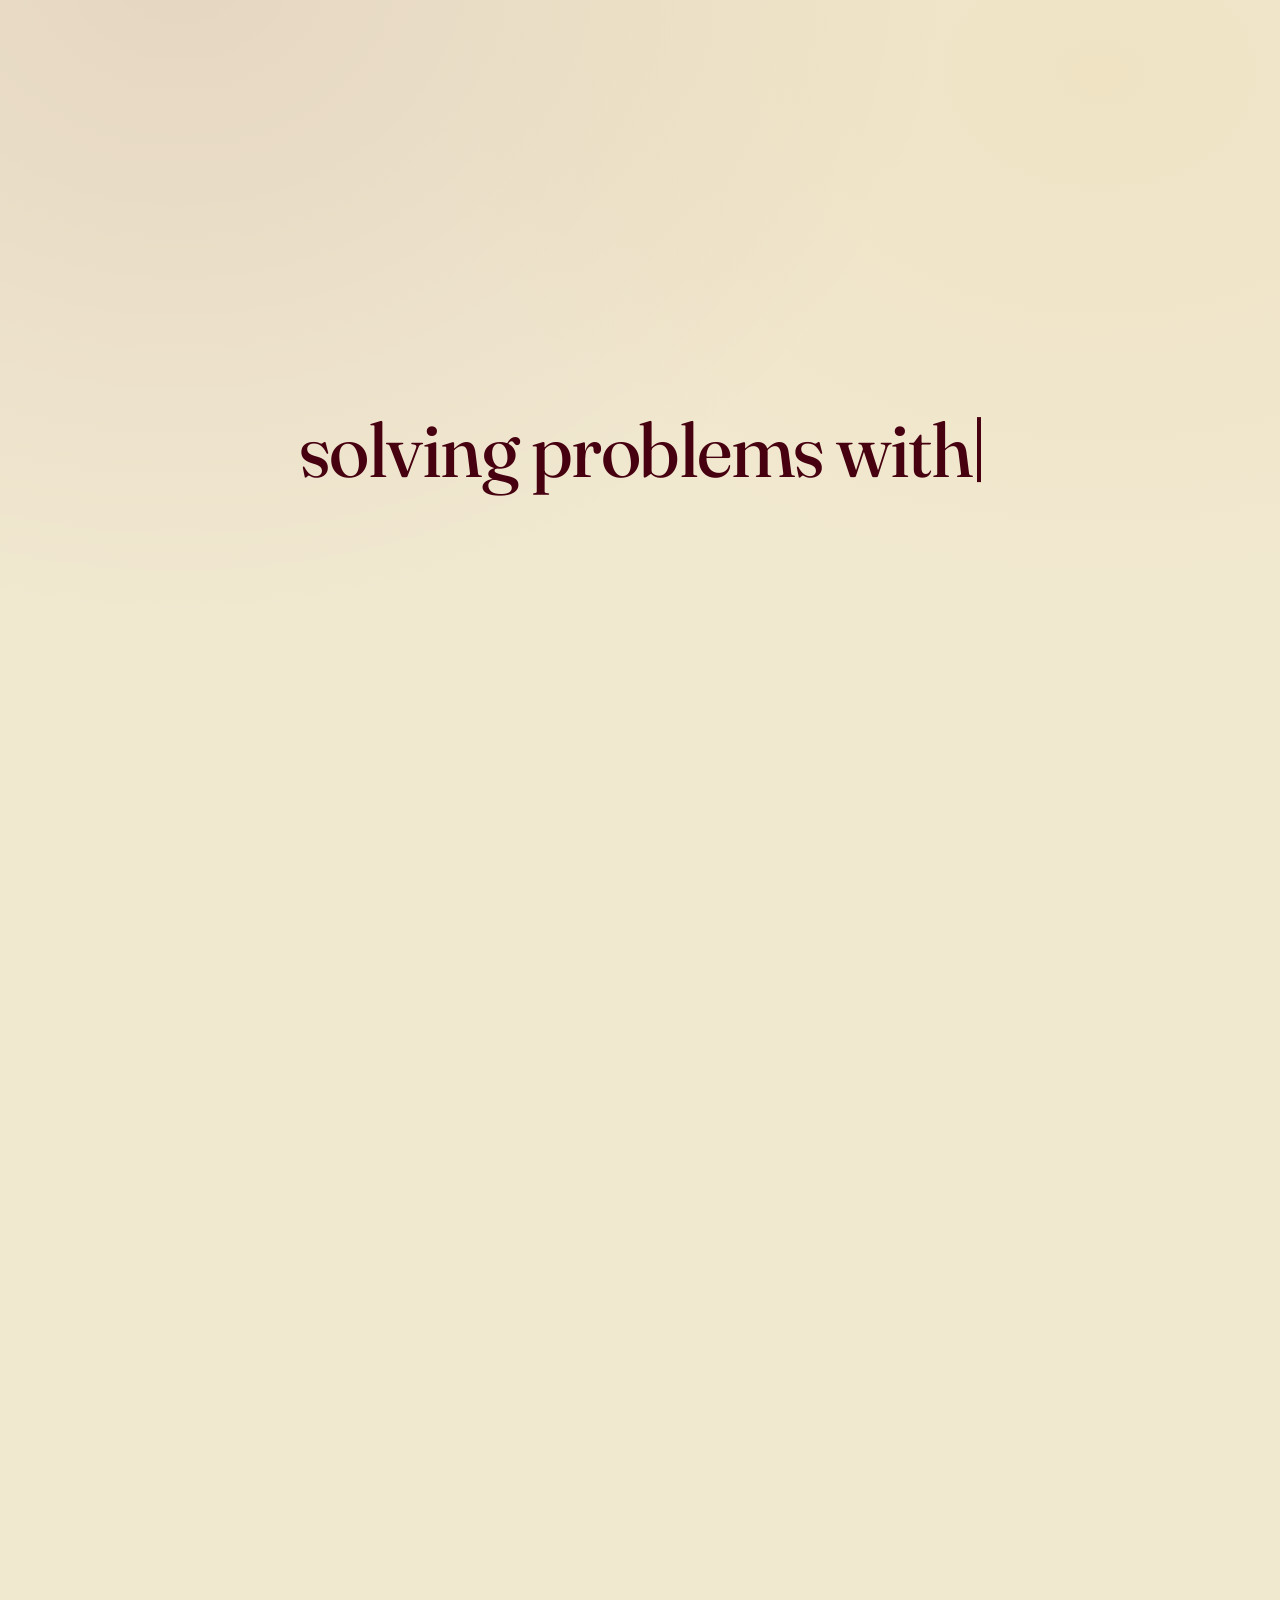
==== commit 9005ad76: "Hide content sections during the typing animation Prose and feature sections start opacity:0; reveal" ====
--- a/index.html
+++ b/index.html
@@ -17,6 +17,15 @@
     rel="stylesheet"
   />
   <link rel="stylesheet" href="style.css" />
+  <noscript>
+    <style>
+      .headline { display: none; }
+      .brand,
+      .prose,
+      .feature,
+      .footer { opacity: 1 !important; transform: none !important; }
+    </style>
+  </noscript>
 </head>
 <body>
   <h2 class="headline" id="headline" aria-label="solving problems with technology">
@@ -104,6 +113,15 @@
       const cursor = document.getElementById('cursor');
       const headline = document.getElementById('headline');
       const brand = document.getElementById('brand');
+      const footer = document.getElementById('footer');
+      const proseSections = document.querySelectorAll('.prose');
+      const featureSections = document.querySelectorAll('.feature');
+
+      function revealAllContent() {
+        proseSections.forEach(el => el.classList.add('prose--visible'));
+        featureSections.forEach(el => el.classList.add('feature--visible'));
+        footer.classList.add('footer--visible');
+      }
 
       const reduce = window.matchMedia('(prefers-reduced-motion: reduce)').matches;
 
@@ -112,6 +130,7 @@
         cursor.style.display = 'none';
         headline.classList.add('headline--placed');
         brand.classList.add('brand--visible');
+        revealAllContent();
         return;
       }
 
@@ -136,6 +155,9 @@
         cursor.classList.add('headline__cursor--hide');
         headline.classList.add('headline--placed');
         brand.classList.add('brand--visible');
+        // Reveal the rest of the page once the headline has begun morphing
+        // and the brand starts appearing. ~720ms feels like the right beat.
+        setTimeout(revealAllContent, 720);
       }
 
       window.addEventListener('load', () => {
--- a/style.css
+++ b/style.css
@@ -173,6 +173,14 @@
   margin: 0 auto;
   padding: clamp(56px, 11vh, 130px) clamp(20px, 4vw, 56px);
   text-align: left;
+  opacity: 0;
+  transform: translateY(12px);
+  transition: opacity 900ms ease-out, transform 900ms var(--ease);
+}
+
+.prose--visible {
+  opacity: 1;
+  transform: translateY(0);
 }
 
 .prose__eyebrow {
@@ -238,6 +246,14 @@
   color: var(--card-dark-fg);
   padding: clamp(72px, 14vh, 160px) clamp(20px, 4vw, 56px);
   position: relative;
+  opacity: 0;
+  transform: translateY(12px);
+  transition: opacity 900ms ease-out, transform 900ms var(--ease);
+}
+
+.feature--visible {
+  opacity: 1;
+  transform: translateY(0);
 }
 
 .feature::before,
